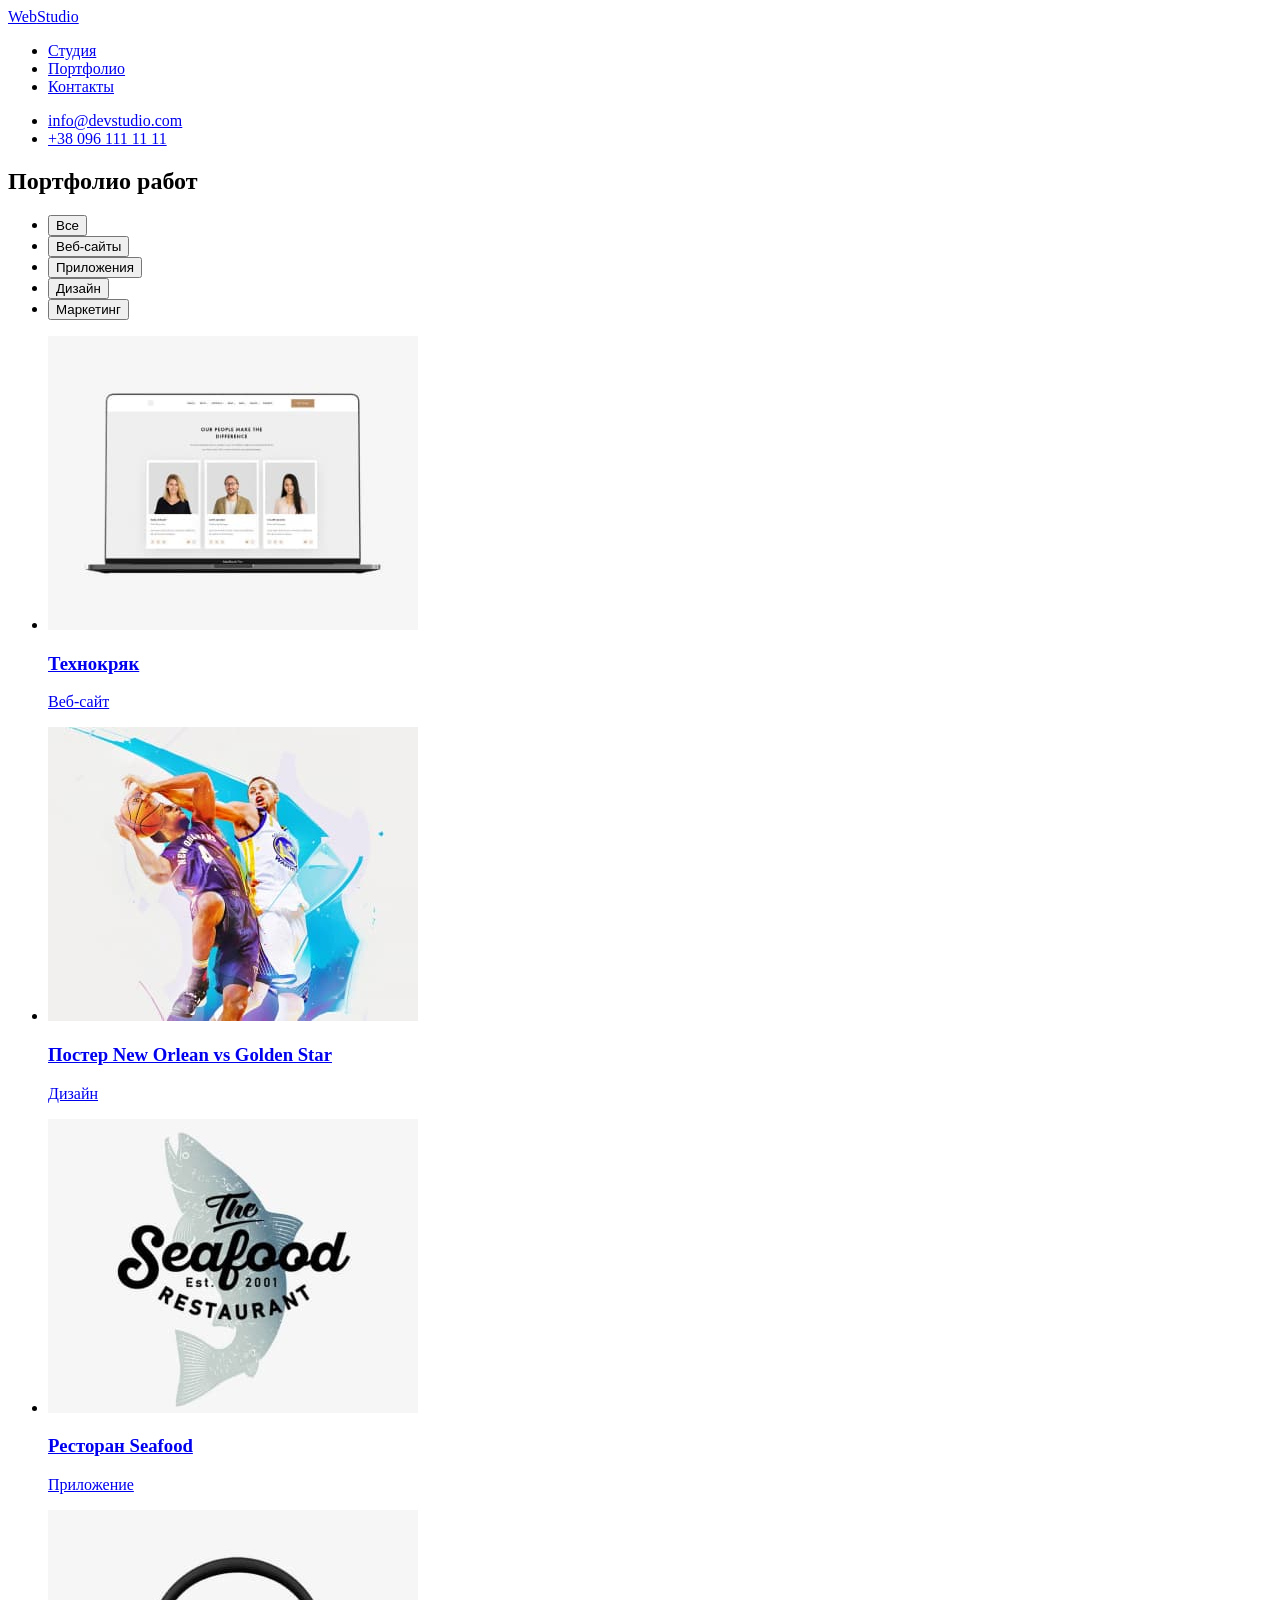
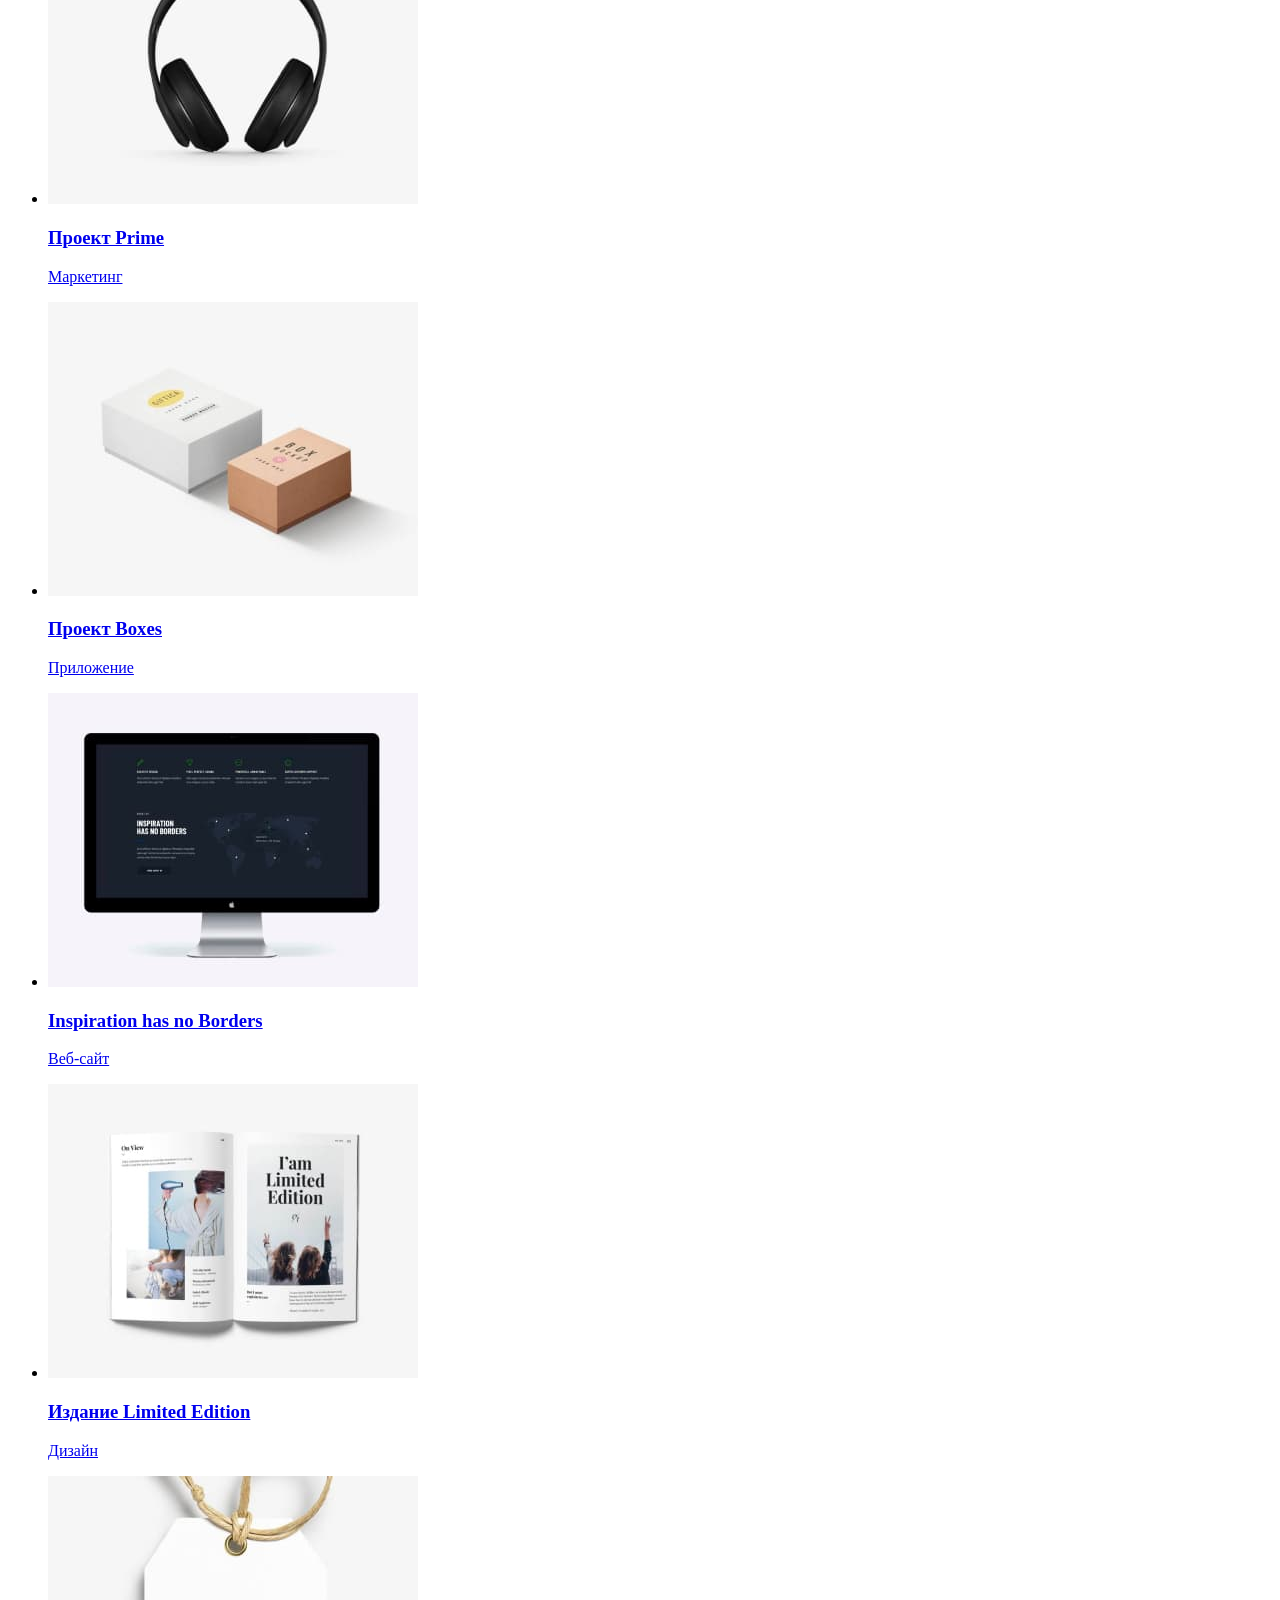
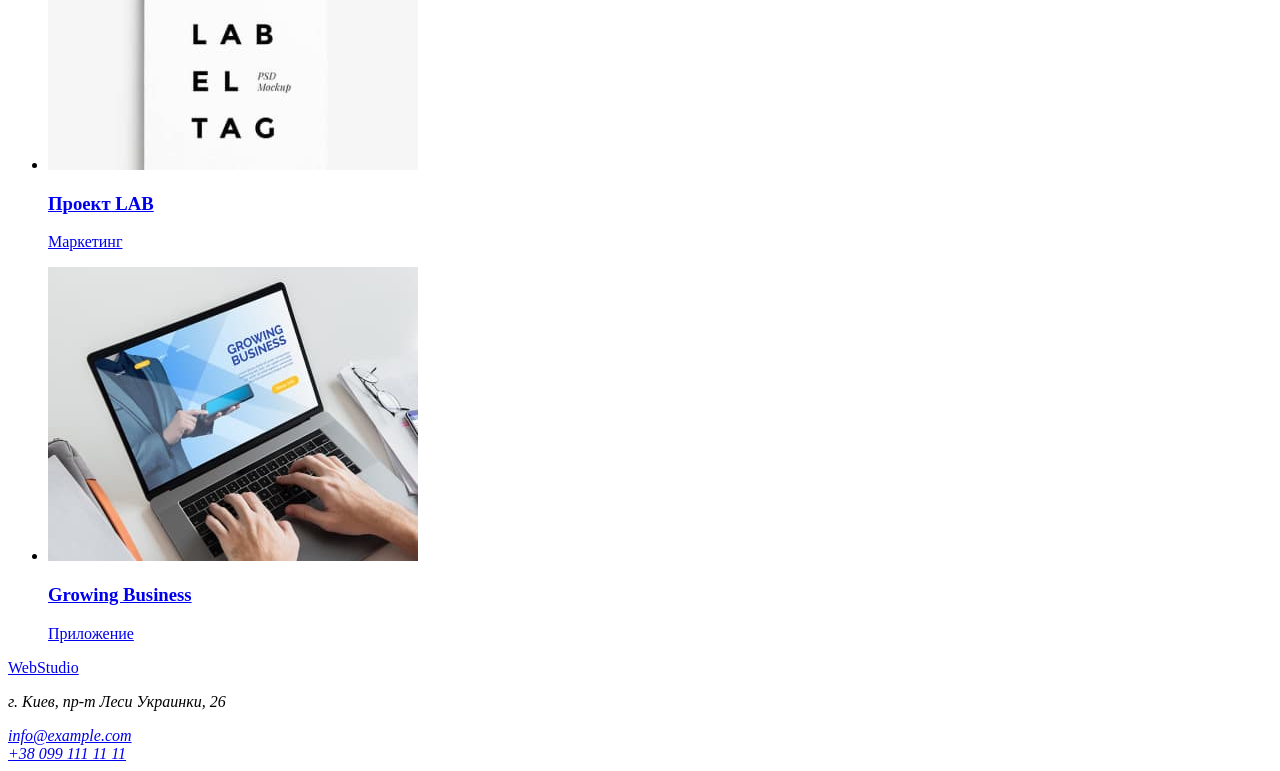
==== portfolio.html @ b62744e8 "Добавлены классы и разметка портфолио" ====
<!DOCTYPE html>
<html lang="ru">

<head>
    <meta charset="UTF-8">
    <meta http-equiv="X-UA-Compatible" content="IE=edge">
    <meta name="viewport" content="width=device-width, initial-scale=1.0">
    <title>WebStudio</title>
    <link rel="preconnect" href="https://fonts.googleapis.com">
    <link rel="preconnect" href="https://fonts.gstatic.com" crossorigin>
    <link href="https://fonts.googleapis.com/css2?family=Raleway:wght@700&family=Roboto:wght@400;500;700;900&display=swap"
        rel="stylesheet">
    <link rel="stylesheet" href="./css/styles.css">
</head>

<body>
    <!-- Шапка сайта -->
    <header>
        <nav class="site-nav">
            <a href="/" class="logo"> <span>Web</span>Studio</a>
            <ul class="site-nav-list">
                <li class="site-nav-item"><a href="./index.html" class="site-nav-link">Студия</a></li>
                <li class="site-nav-item"><a href="./portfolio.html" class="site-nav-link current">Портфолио</a></li>
                <li class="site-nav-item"><a href="/" class="site-nav-link">Контакты</a></li>
            </ul>
        </nav>
        <ul class="contacts-list">
            <li><a href="mailto:info@devstudio.com" class="contacts-link">info@devstudio.com</a></li>
            <li><a href="tel:+380961111111" class="contacts-link">+38 096 111 11 11</a></li>
        </ul>
    </header>
    <main>
        <section class="section">
            <h2 class="visually-hidden">Портфолио работ</h2>
            <ul class="buttons-list">
                <li class="buttons-list-item"><button type="button" class="portfolio-button">Все</button></li>
                <li class="buttons-list-item"><button type="button" class="portfolio-button">Веб-сайты</button></li>
                <li class="buttons-list-item"><button type="button" class="portfolio-button">Приложения</button></li>
                <li class="buttons-list-item"><button type="button" class="portfolio-button">Дизайн</button></li>
                <li class="buttons-list-item"><button type="button" class="portfolio-button">Маркетинг</button></li>
            </ul>
            <ul class="portfolio-list">
                <li class="portfolio-list-item">
                    <a href="/">
                        <img src="./images/portfolio/img1.jpg" alt="Экран ноутбука" width="370">
                        <h3 class="portfolio-title">Технокряк</h3>
                        <p class="portfolio-text">Веб-сайт</p>
                    </a>
                </li>
                <li class="portfolio-list-item">
                    <a href="/">
                        <img src="./images/portfolio/img2.jpg" alt="Два баскетболиста" width="370">
                        <h3 class="portfolio-title">Постер New Orlean vs Golden Star</h3>
                        <p class="portfolio-text">Дизайн</p>
                    </a>
                </li>
                <li class="portfolio-list-item">
                    <a href="/">
                        <img src="./images/portfolio/img3.jpg" alt="Надпись на рыбе" width="370">
                        <h3 class="portfolio-title">Ресторан Seafood</h3>
                        <p class="portfolio-text">Приложение</p>
                    </a>
                </li>
                <li class="portfolio-list-item">
                    <a href="/">
                        <img src="./images/portfolio/img4.jpg" alt="Наушники" width="370">
                        <h3 class="portfolio-title">Проект Prime</h3>
                        <p class="portfolio-text">Маркетинг</p>
                    </a>
                </li>
                <li class="portfolio-list-item">
                    <a href="/">
                        <img src="./images/portfolio/img5.jpg" alt="Две коробки" width="370">
                        <h3 class="portfolio-title">Проект Boxes</h3>
                        <p class="portfolio-text">Приложение</p>
                    </a>
                </li>
                <li class="portfolio-list-item">
                    <a href="/">
                        <img src="./images/portfolio/img6.jpg" alt="Монитор" width="370">
                        <h3 class="portfolio-title">Inspiration has no Borders</h3>
                        <p class="portfolio-text">Веб-сайт</p>
                    </a>
                </li>
                <li class="portfolio-list-item">
                    <a href="/">
                        <img src="./images/portfolio/img7.jpg" alt="Раскрытая книга" width="370">
                        <h3 class="portfolio-title">Издание Limited Edition</h3>
                        <p class="portfolio-text">Дизайн</p>
                    </a>
                </li>
                <li class="portfolio-list-item">
                    <a href="/">
                        <img src="./images/portfolio/img8.jpg" alt="Белая лейба" width="370">
                        <h3 class="portfolio-title">Проект LAB</h3>
                        <p class="portfolio-text">Маркетинг</p>
                    </a>
                </li>
                <li class="portfolio-list-item">
                    <a href="/">
                        <img src="./images/portfolio/img9.jpg" alt="Руки на клавиатуре ноутбука" width="370">
                        <h3 class="portfolio-title">Growing Business</h3>
                        <p class="portfolio-text">Приложение</p>
                    </a>
                </li>
            </ul>
        </section>
    </main>
    <!-- Футер -->
    <footer>
        <a href="/" class="logo footer"> <span>Web</span>Studio</a>
        <address>
            <p class="address">г. Киев, пр-т Леси Украинки, 26</p>
            <a href="mailto:info@example.com" class="footer-contacts">info@example.com</a> <br>
            <a href="tel:+380991111111" class="footer-contacts">+38 099 111 11 11</a>
        </address>
    </footer>
</body>

</html>
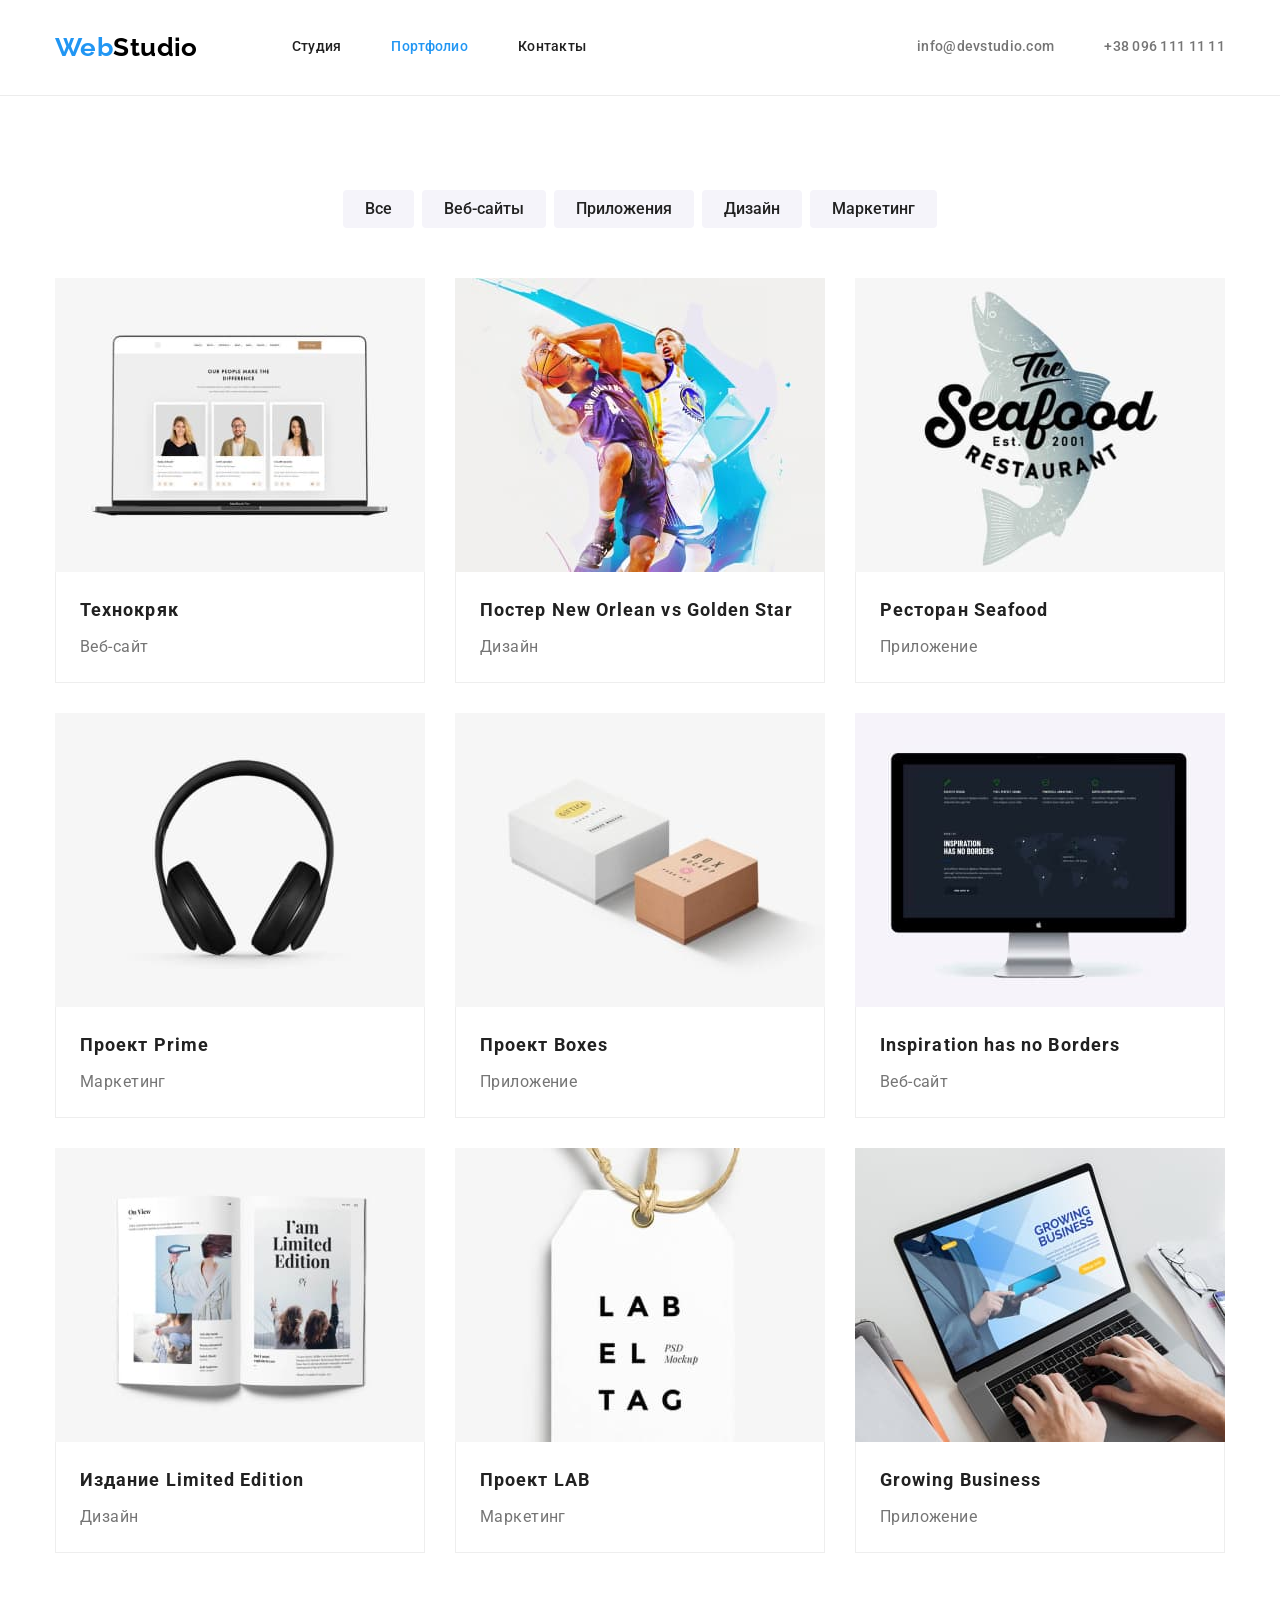
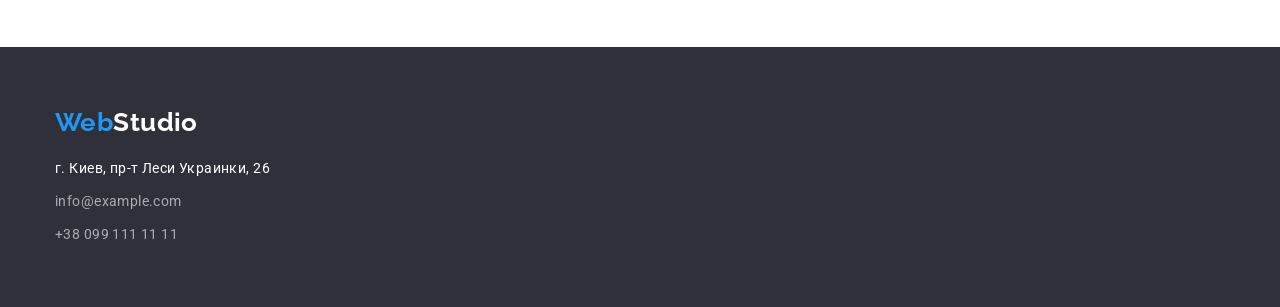
==== commit 35e5447f: "Добавлены отступы, флексы, выполнено центрирование элементов" ====
--- a/portfolio.html
+++ b/portfolio.html
@@ -1,120 +1,228 @@
 <!DOCTYPE html>
 <html lang="ru">
+  <head>
+    <meta charset="UTF-8" />
+    <meta http-equiv="X-UA-Compatible" content="IE=edge" />
+    <meta name="viewport" content="width=device-width, initial-scale=1.0" />
+    <title>WebStudio</title>
+    <link rel="preconnect" href="https://fonts.googleapis.com" />
+    <link rel="preconnect" href="https://fonts.gstatic.com" crossorigin />
+    <link
+      href="https://fonts.googleapis.com/css2?family=Raleway:wght@700&family=Roboto:wght@400;500;700;900&display=swap"
+      rel="stylesheet"
+    />
+    <link
+      rel="stylesheet"
+      href="https://cdnjs.cloudflare.com/ajax/libs/modern-normalize/1.1.0/modern-normalize.min.css"
+      integrity="sha512-wpPYUAdjBVSE4KJnH1VR1HeZfpl1ub8YT/NKx4PuQ5NmX2tKuGu6U/JRp5y+Y8XG2tV+wKQpNHVUX03MfMFn9Q=="
+      crossorigin="anonymous"
+      referrerpolicy="no-referrer"
+    />
+    <link rel="stylesheet" href="./css/styles.css" />
+  </head>
 
-<head>
-    <meta charset="UTF-8">
-    <meta http-equiv="X-UA-Compatible" content="IE=edge">
-    <meta name="viewport" content="width=device-width, initial-scale=1.0">
-    <title>WebStudio</title>
-    <link rel="preconnect" href="https://fonts.googleapis.com">
-    <link rel="preconnect" href="https://fonts.gstatic.com" crossorigin>
-    <link href="https://fonts.googleapis.com/css2?family=Raleway:wght@700&family=Roboto:wght@400;500;700;900&display=swap"
-        rel="stylesheet">
-    <link rel="stylesheet" href="./css/styles.css">
-</head>
-
-<body>
+  <body>
     <!-- Шапка сайта -->
-    <header>
+    <header class="header">
+      <div class="container">
         <nav class="site-nav">
-            <a href="/" class="logo"> <span>Web</span>Studio</a>
-            <ul class="site-nav-list">
-                <li class="site-nav-item"><a href="./index.html" class="site-nav-link">Студия</a></li>
-                <li class="site-nav-item"><a href="./portfolio.html" class="site-nav-link current">Портфолио</a></li>
-                <li class="site-nav-item"><a href="/" class="site-nav-link">Контакты</a></li>
-            </ul>
+          <a class="logo" href="/"> <span>Web</span>Studio</a>
+          <ul class="site-nav-list">
+            <li class="site-nav-item">
+              <a class="site-nav-link" href="./index.html">Студия</a>
+            </li>
+            <li class="site-nav-item">
+              <a class="site-nav-link current" href="./portfolio.html"
+                >Портфолио</a
+              >
+            </li>
+            <li class="site-nav-item">
+              <a class="site-nav-link" href="/">Контакты</a>
+            </li>
+          </ul>
         </nav>
         <ul class="contacts-list">
-            <li><a href="mailto:info@devstudio.com" class="contacts-link">info@devstudio.com</a></li>
-            <li><a href="tel:+380961111111" class="contacts-link">+38 096 111 11 11</a></li>
+          <li class="contacts-list-item">
+            <a class="contacts-link" href="mailto:info@devstudio.com"
+              >info@devstudio.com</a
+            >
+          </li>
+          <li class="contacts-list-item">
+            <a class="contacts-link" href="tel:+380961111111"
+              >+38 096 111 11 11</a
+            >
+          </li>
         </ul>
+      </div>
     </header>
     <main>
-        <section class="section">
-            <h2 class="visually-hidden">Портфолио работ</h2>
-            <ul class="buttons-list">
-                <li class="buttons-list-item"><button type="button" class="portfolio-button">Все</button></li>
-                <li class="buttons-list-item"><button type="button" class="portfolio-button">Веб-сайты</button></li>
-                <li class="buttons-list-item"><button type="button" class="portfolio-button">Приложения</button></li>
-                <li class="buttons-list-item"><button type="button" class="portfolio-button">Дизайн</button></li>
-                <li class="buttons-list-item"><button type="button" class="portfolio-button">Маркетинг</button></li>
-            </ul>
-            <ul class="portfolio-list">
-                <li class="portfolio-list-item">
-                    <a href="/">
-                        <img src="./images/portfolio/img1.jpg" alt="Экран ноутбука" width="370">
-                        <h3 class="portfolio-title">Технокряк</h3>
-                        <p class="portfolio-text">Веб-сайт</p>
-                    </a>
-                </li>
-                <li class="portfolio-list-item">
-                    <a href="/">
-                        <img src="./images/portfolio/img2.jpg" alt="Два баскетболиста" width="370">
-                        <h3 class="portfolio-title">Постер New Orlean vs Golden Star</h3>
-                        <p class="portfolio-text">Дизайн</p>
-                    </a>
-                </li>
-                <li class="portfolio-list-item">
-                    <a href="/">
-                        <img src="./images/portfolio/img3.jpg" alt="Надпись на рыбе" width="370">
-                        <h3 class="portfolio-title">Ресторан Seafood</h3>
-                        <p class="portfolio-text">Приложение</p>
-                    </a>
-                </li>
-                <li class="portfolio-list-item">
-                    <a href="/">
-                        <img src="./images/portfolio/img4.jpg" alt="Наушники" width="370">
-                        <h3 class="portfolio-title">Проект Prime</h3>
-                        <p class="portfolio-text">Маркетинг</p>
-                    </a>
-                </li>
-                <li class="portfolio-list-item">
-                    <a href="/">
-                        <img src="./images/portfolio/img5.jpg" alt="Две коробки" width="370">
-                        <h3 class="portfolio-title">Проект Boxes</h3>
-                        <p class="portfolio-text">Приложение</p>
-                    </a>
-                </li>
-                <li class="portfolio-list-item">
-                    <a href="/">
-                        <img src="./images/portfolio/img6.jpg" alt="Монитор" width="370">
-                        <h3 class="portfolio-title">Inspiration has no Borders</h3>
-                        <p class="portfolio-text">Веб-сайт</p>
-                    </a>
-                </li>
-                <li class="portfolio-list-item">
-                    <a href="/">
-                        <img src="./images/portfolio/img7.jpg" alt="Раскрытая книга" width="370">
-                        <h3 class="portfolio-title">Издание Limited Edition</h3>
-                        <p class="portfolio-text">Дизайн</p>
-                    </a>
-                </li>
-                <li class="portfolio-list-item">
-                    <a href="/">
-                        <img src="./images/portfolio/img8.jpg" alt="Белая лейба" width="370">
-                        <h3 class="portfolio-title">Проект LAB</h3>
-                        <p class="portfolio-text">Маркетинг</p>
-                    </a>
-                </li>
-                <li class="portfolio-list-item">
-                    <a href="/">
-                        <img src="./images/portfolio/img9.jpg" alt="Руки на клавиатуре ноутбука" width="370">
-                        <h3 class="portfolio-title">Growing Business</h3>
-                        <p class="portfolio-text">Приложение</p>
-                    </a>
-                </li>
-            </ul>
-        </section>
+      <section class="section">
+        <div class="container">
+          <h2 class="visually-hidden">Портфолио работ</h2>
+          <ul class="buttons-list">
+            <li class="buttons-list-item">
+              <button class="portfolio-button" type="button">Все</button>
+            </li>
+            <li class="buttons-list-item">
+              <button class="portfolio-button" type="button">Веб-сайты</button>
+            </li>
+            <li class="buttons-list-item">
+              <button class="portfolio-button" type="button">Приложения</button>
+            </li>
+            <li class="buttons-list-item">
+              <button class="portfolio-button" type="button">Дизайн</button>
+            </li>
+            <li class="buttons-list-item">
+              <button class="portfolio-button" type="button">Маркетинг</button>
+            </li>
+          </ul>
+          <ul class="portfolio-list">
+            <li class="portfolio-list-item">
+              <a href="/">
+                <img
+                  class="portfolio-img"
+                  src="./images/portfolio/img1.jpg"
+                  alt="Экран ноутбука"
+                  width="370"
+                />
+                <div class="portfolio-info">
+                  <h3 class="portfolio-title">Технокряк</h3>
+                  <p class="portfolio-text">Веб-сайт</p>
+                </div>
+              </a>
+            </li>
+            <li class="portfolio-list-item">
+              <a href="/">
+                <img
+                  class="portfolio-img"
+                  src="./images/portfolio/img2.jpg"
+                  alt="Два баскетболиста"
+                  width="370"
+                />
+                <div class="portfolio-info">
+                  <h3 class="portfolio-title">
+                    Постер New Orlean vs Golden Star
+                  </h3>
+                  <p class="portfolio-text">Дизайн</p>
+                </div>
+              </a>
+            </li>
+            <li class="portfolio-list-item">
+              <a href="/">
+                <img
+                  class="portfolio-img"
+                  src="./images/portfolio/img3.jpg"
+                  alt="Надпись на рыбе"
+                  width="370"
+                />
+                <div class="portfolio-info">
+                  <h3 class="portfolio-title">Ресторан Seafood</h3>
+                  <p class="portfolio-text">Приложение</p>
+                </div>
+              </a>
+            </li>
+            <li class="portfolio-list-item">
+              <a href="/">
+                <img
+                  class="portfolio-img"
+                  src="./images/portfolio/img4.jpg"
+                  alt="Наушники"
+                  width="370"
+                />
+                <div class="portfolio-info">
+                  <h3 class="portfolio-title">Проект Prime</h3>
+                  <p class="portfolio-text">Маркетинг</p>
+                </div>
+              </a>
+            </li>
+            <li class="portfolio-list-item">
+              <a href="/">
+                <img
+                  class="portfolio-img"
+                  src="./images/portfolio/img5.jpg"
+                  alt="Две коробки"
+                  width="370"
+                />
+                <div class="portfolio-info">
+                  <h3 class="portfolio-title">Проект Boxes</h3>
+                  <p class="portfolio-text">Приложение</p>
+                </div>
+              </a>
+            </li>
+            <li class="portfolio-list-item">
+              <a href="/">
+                <img
+                  class="portfolio-img"
+                  src="./images/portfolio/img6.jpg"
+                  alt="Монитор"
+                  width="370"
+                />
+                <div class="portfolio-info">
+                  <h3 class="portfolio-title">Inspiration has no Borders</h3>
+                  <p class="portfolio-text">Веб-сайт</p>
+                </div>
+              </a>
+            </li>
+            <li class="portfolio-list-item">
+              <a href="/">
+                <img
+                  class="portfolio-img"
+                  src="./images/portfolio/img7.jpg"
+                  alt="Раскрытая книга"
+                  width="370"
+                />
+                <div class="portfolio-info">
+                  <h3 class="portfolio-title">Издание Limited Edition</h3>
+                  <p class="portfolio-text">Дизайн</p>
+                </div>
+              </a>
+            </li>
+            <li class="portfolio-list-item">
+              <a href="/">
+                <img
+                  class="portfolio-img"
+                  src="./images/portfolio/img8.jpg"
+                  alt="Белая лейба"
+                  width="370"
+                />
+                <div class="portfolio-info">
+                  <h3 class="portfolio-title">Проект LAB</h3>
+                  <p class="portfolio-text">Маркетинг</p>
+                </div>
+              </a>
+            </li>
+            <li class="portfolio-list-item">
+              <a href="/">
+                <img
+                  class="portfolio-img"
+                  src="./images/portfolio/img9.jpg"
+                  alt="Руки на клавиатуре ноутбука"
+                  width="370"
+                />
+                <div class="portfolio-info">
+                  <h3 class="portfolio-title">Growing Business</h3>
+                  <p class="portfolio-text">Приложение</p>
+                </div>
+              </a>
+            </li>
+          </ul>
+        </div>
+      </section>
     </main>
     <!-- Футер -->
-    <footer>
-        <a href="/" class="logo footer"> <span>Web</span>Studio</a>
+    <footer class="footer">
+      <div class="container">
+        <a class="logo footer-logo" href="/"> <span>Web</span>Studio</a>
         <address>
-            <p class="address">г. Киев, пр-т Леси Украинки, 26</p>
-            <a href="mailto:info@example.com" class="footer-contacts">info@example.com</a> <br>
-            <a href="tel:+380991111111" class="footer-contacts">+38 099 111 11 11</a>
+          <p class="address">г. Киев, пр-т Леси Украинки, 26</p>
+          <a class="footer-contacts" href="mailto:info@example.com"
+            >info@example.com</a
+          >
+          <a class="footer-contacts" href="tel:+380991111111"
+            >+38 099 111 11 11</a
+          >
         </address>
+      </div>
     </footer>
-</body>
-
-</html>+  </body>
+</html>
--- a/css/styles.css
+++ b/css/styles.css
@@ -0,0 +1,346 @@
+:root {
+  --primary-color: #212121;
+  --primary-text-color: #757575;
+  --accent-color: #2196f3;
+  --white-color: #ffffff;
+  --background-color-main: #ffffff;
+  --background-color-secondary: #f5f4fa;
+  --background-color-dark: #2f303a;
+
+  --font-size-primary: 14px;
+  --font-size-button-cards: 16px;
+  --font-weight-primary: 500;
+  --font-weight-bold: 700;
+  --line-height-primary: 1.14;
+  --line-height-secondary: 1.19;
+  --letter-spacing-primary: 0.03em;
+  --letter-spacing-secondary: 0.06em;
+
+  --padding-section: 94px;
+  --padding-header: 32px;
+}
+/* Common styles */
+body {
+  color: var(--primary-color);
+
+  font-family: "Roboto", sans-serif;
+  font-size: var(--font-size-primary);
+  line-height: var(--line-height-primary);
+  letter-spacing: var(--letter-spacing-primary);
+}
+ul {
+  margin-top: 0;
+  margin-bottom: 0;
+  padding-left: 0;
+  list-style: none;
+}
+a {
+  text-decoration: none;
+  color: inherit;
+}
+img {
+  display: block;
+  max-width: 100%;
+  height: auto;
+}
+h1,
+h2,
+h3,
+h4,
+h5,
+h6,
+p {
+  margin-top: 0;
+  margin-bottom: 0;
+}
+.visually-hidden {
+  position: absolute;
+  white-space: nowrap;
+  width: 1px;
+  height: 1px;
+  overflow: hidden;
+  border: 0;
+  padding: 0;
+  clip: rect(0 0 0 0);
+  clip-path: inset(50%);
+  margin: -1px;
+}
+.container {
+  width: 1200px;
+  margin-left: auto;
+  margin-right: auto;
+  padding-left: 15px;
+  padding-right: 15px;
+}
+.section {
+  padding-top: var(--padding-section);
+  padding-bottom: var(--padding-section);
+
+  background-color: var(--background-color-main);
+}
+.section-title {
+  margin-bottom: 50px;
+
+  font-size: 36px;
+  line-height: 1.16;
+  text-align: center;
+}
+
+/* logo */
+.logo {
+  color: #000000;
+  font-family: Raleway;
+  font-weight: var(--font-weight-bold);
+  font-size: 26px;
+  line-height: var(--line-height-secondary);
+}
+.logo > span {
+  color: var(--accent-color);
+}
+.footer-logo {
+  display: block;
+  margin-bottom: 20px;
+  color: var(--white-color);
+}
+
+/* header */
+.header {
+  padding-top: var(--padding-header);
+  padding-bottom: var(--padding-header);
+  border-bottom: 1px solid #ececec;
+}
+.header > .container {
+  display: flex;
+  justify-content: space-between;
+  align-items: center;
+}
+.site-nav {
+  display: flex;
+  align-items: center;
+}
+.site-nav-link {
+  font-weight: var(--font-weight-primary);
+  letter-spacing: 0.02em;
+}
+.site-nav-link:hover,
+.site-nav-link:focus {
+  color: var(--accent-color);
+}
+.site-nav-link.current {
+  color: var(--accent-color);
+}
+.site-nav-list {
+  display: flex;
+  margin-left: var(--padding-section);
+}
+.site-nav-item:not(:last-child),
+.contacts-list-item:not(:last-child) {
+  margin-right: 50px;
+}
+.contacts-list {
+  display: flex;
+
+  color: var(--primary-text-color);
+  font-weight: var(--font-weight-primary);
+  letter-spacing: 0.02em;
+}
+.contacts-link {
+  padding-top: var(--padding-header);
+  padding-bottom: var(--padding-header);
+}
+.contacts-link:hover,
+.contacts-link:focus {
+  color: var(--accent-color);
+}
+
+/* hero */
+.hero {
+  padding: 200px 0;
+  background-color: var(--background-color-dark);
+}
+.hero-title {
+  width: 696px;
+  margin: 0 auto 30px;
+
+  text-align: center;
+
+  color: var(--white-color);
+  font-weight: 900;
+  font-size: 44px;
+  line-height: 1.36;
+  letter-spacing: var(--letter-spacing-secondary);
+  text-transform: uppercase;
+}
+.button-primary {
+  display: block;
+  min-width: 200px;
+  margin: 0 auto;
+  padding: 10px 32px;
+
+  box-shadow: 0px 4px 4px rgba(0, 0, 0, 0.15);
+  border-radius: 4px;
+
+  text-align: center;
+  cursor: pointer;
+
+  color: var(--white-color);
+  background-color: var(--accent-color);
+  font-weight: var(--font-weight-bold);
+  font-size: var(--font-size-button-cards);
+  line-height: 1.87;
+  letter-spacing: var(--letter-spacing-secondary);
+}
+.button-primary:hover,
+.button-primary:focus {
+  box-shadow: 0px 4px 4px rgba(0, 0, 0, 0.15);
+  border-radius: 4px;
+  background-color: #188ce8;
+}
+/* features & activities*/
+.section.nobottom {
+  padding-bottom: 0;
+}
+.features-list,
+.activity-list {
+  display: flex;
+}
+.features-item {
+  width: 270px;
+}
+.features-item:not(:last-child),
+.activity-item:not(:last-child),
+.team-list-item:not(:last-child) {
+  margin-right: 30px;
+}
+.features-title {
+  margin-bottom: 10px;
+  text-transform: uppercase;
+}
+.features-text {
+  color: var(--primary-text-color);
+  line-height: 1.71;
+}
+
+/* team */
+.section.team {
+  background-color: var(--background-color-secondary);
+}
+.team-list {
+  display: flex;
+}
+.team-list-item {
+  width: 270px;
+  padding-bottom: 30px;
+  border-radius: 0px 0px 4px 4px;
+  box-shadow: 0px 1px 3px rgba(0, 0, 0, 0.12), 0px 1px 1px rgba(0, 0, 0, 0.14),
+    0px 2px 1px rgba(0, 0, 0, 0.2);
+  background-color: var(--white-color);
+}
+.team-list-title {
+  margin: 30px 0 10px;
+
+  font-weight: var(--font-weight-primary);
+  font-size: var(--font-size-button-cards);
+  line-height: var(--line-height-secondary);
+  text-align: center;
+}
+.team-list-text {
+  color: var(--primary-text-color);
+  font-size: var(--font-size-button-cards);
+  line-height: var(--line-height-secondary);
+  text-align: center;
+}
+/* footer */
+.footer {
+  padding-top: 60px;
+  padding-bottom: 60px;
+
+  background-color: var(--background-color-dark);
+}
+
+.address,
+.footer-contacts {
+  margin-bottom: 9px;
+
+  color: var(--white-color);
+  font-style: normal;
+  line-height: 1.71;
+}
+.footer-contacts {
+  display: block;
+  color: rgba(255, 255, 255, 0.6);
+}
+.footer-contacts:last-child {
+  margin-bottom: 0;
+}
+.footer-contacts:hover,
+.footer-contacts:focus {
+  color: var(--accent-color);
+}
+
+/* portfolio */
+.buttons-list {
+  margin-bottom: 50px;
+}
+.buttons-list {
+  display: flex;
+  justify-content: center;
+}
+.buttons-list-item:not(:last-child) {
+  margin-right: 8px;
+}
+.portfolio-button {
+  padding: 6px 22px;
+
+  border-radius: 4px;
+  border: none;
+  text-align: center;
+  cursor: pointer;
+
+  color: var(--primary-color);
+  background-color: var(--background-color-secondary);
+  font-weight: var(--font-weight-primary);
+  font-size: var(--font-size-button-cards);
+  line-height: 1.62;
+}
+.portfolio-button:hover,
+.portfolio-button:focus {
+  border-radius: 4px;
+  box-shadow: 0px 3px 1px rgba(0, 0, 0, 0.1), 0px 1px 2px rgba(0, 0, 0, 0.08),
+    0px 2px 2px rgba(0, 0, 0, 0.12);
+  color: var(--white-color);
+  background-color: var(--accent-color);
+}
+.portfolio-list {
+  display: flex;
+  flex-wrap: wrap;
+}
+.portfolio-list-item {
+  width: calc((100% - 60px) / 3);
+  margin-right: 30px;
+  margin-bottom: 30px;
+}
+.portfolio-list-item:nth-child(3n) {
+  margin-right: 0;
+}
+.portfolio-list-item:nth-last-child(-n + 3) {
+  margin-bottom: 0;
+}
+.portfolio-info {
+  padding: 20px 24px;
+  border-bottom: 1px solid #eeeeee;
+  border-left: 1px solid #eeeeee;
+  border-right: 1px solid #eeeeee;
+}
+.portfolio-title {
+  margin-bottom: 4px;
+
+  font-size: 18px;
+  line-height: 2;
+  letter-spacing: var(--letter-spacing-secondary);
+}
+.portfolio-text {
+  color: var(--primary-text-color);
+  font-size: var(--font-size-button-cards);
+  line-height: 1.87;
+}
